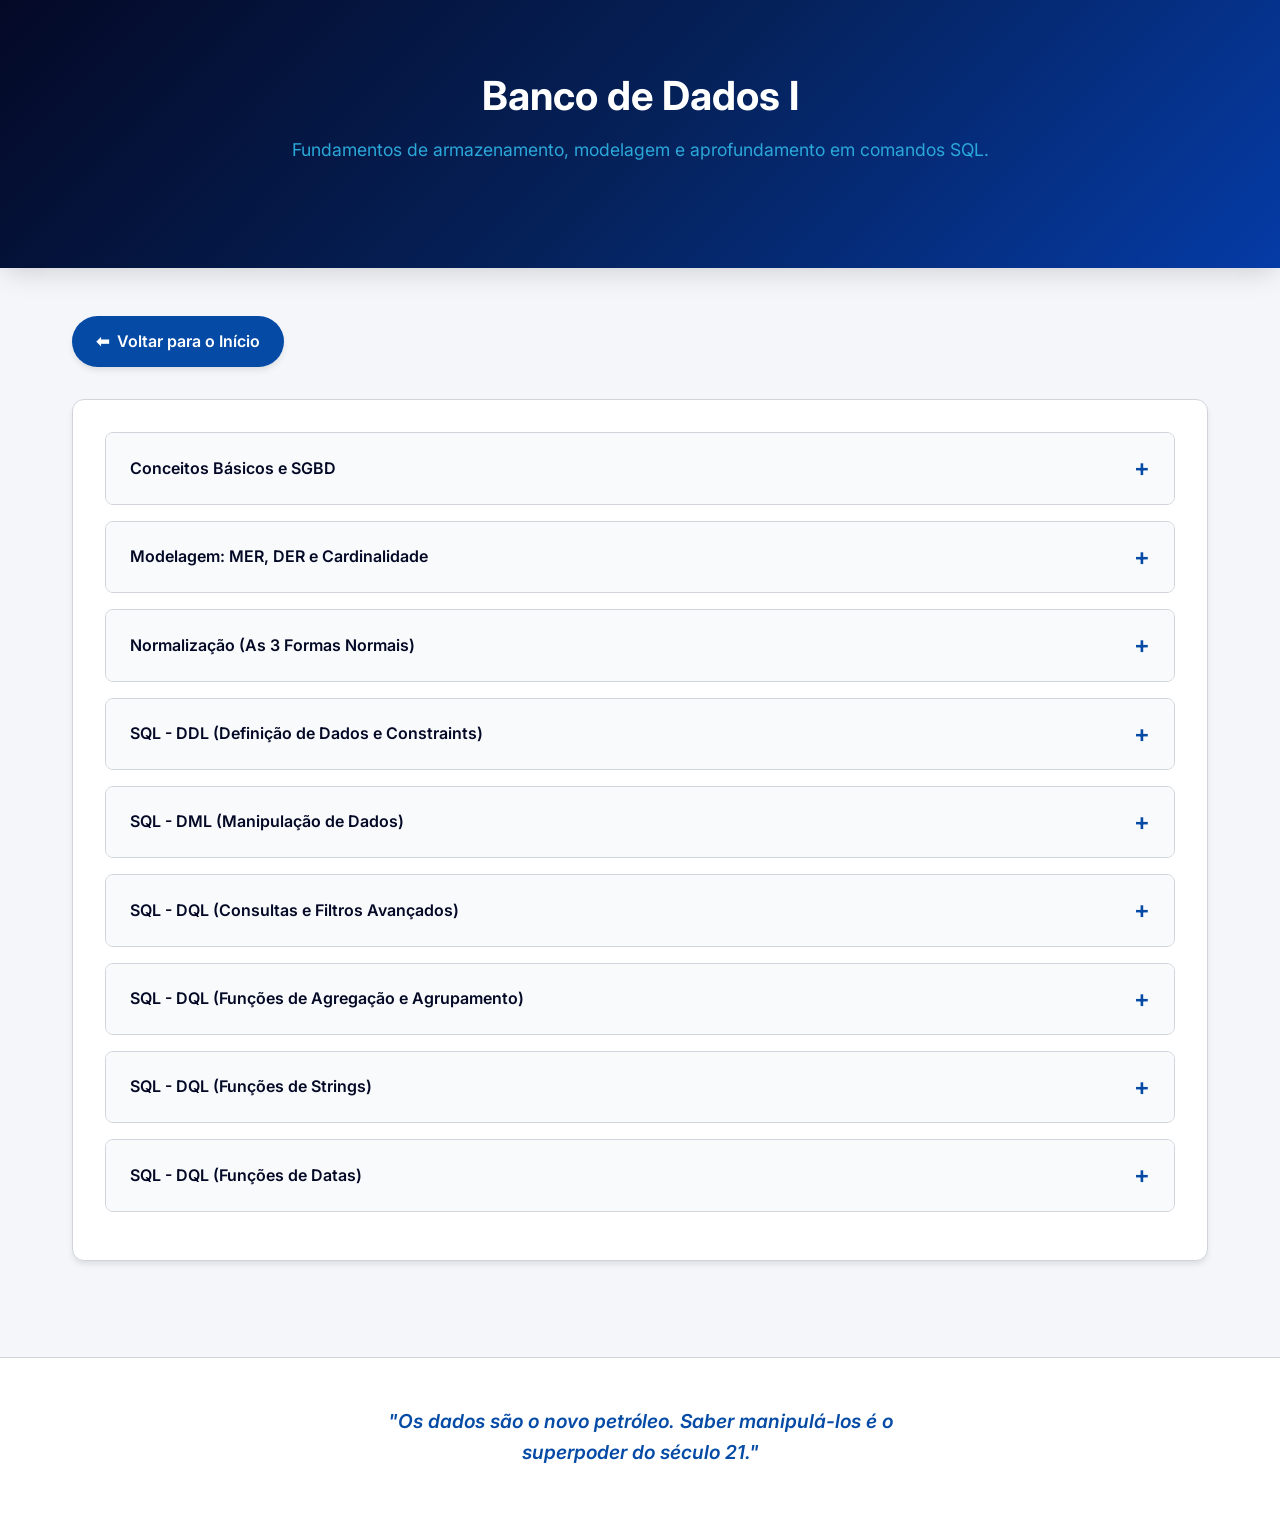
==== portifolio2/banco-de-dados.html @ dece4fda "atualização e criação de um novo portifolio. objetivo é organizar o código, porque estava grande, en" ====
<!doctype html>
<html lang="pt-BR">
  <head>
    <meta charset="UTF-8" />
    <meta name="viewport" content="width=device-width, initial-scale=1.0" />
    <title>Banco de Dados I - Meus Estudos</title>
    <link rel="stylesheet" href="style.css" />
  </head>
  <body>
    <header>
      <h1>Banco de Dados I</h1>
      <p>
        Fundamentos de armazenamento, modelagem e aprofundamento em comandos
        SQL.
      </p>
    </header>

    <main>
      <a href="index.html" class="btn-voltar"
        ><span>⬅</span> Voltar para o Início</a
      >

      <div
        class="cartao-materia"
        style="
          cursor: default;
          transform: none;
          box-shadow: var(--sombra-leve);
          border-color: var(--cor-borda);
        "
      >
        <details>
          <summary>Conceitos Básicos e SGBD</summary>
          <div class="conteudo-unidade">
            <p>
              <strong>Dados vs Informação:</strong> Dado é um fato bruto (ex:
              "25"). Informação é o dado com significado (ex: "Idade: 25").
              Conhecimento é a aplicação da informação.
            </p>
            <p>
              <strong>SGBD:</strong> Sistema Gerenciador de Banco de Dados. É o
              software que gerencia os dados (ex: MySQL, PostgreSQL, Oracle).
            </p>
          </div>
        </details>

        <details>
          <summary>Modelagem: MER, DER e Cardinalidade</summary>
          <div class="conteudo-unidade">
            <p>
              <strong>MER (Modelo Entidade Relacionamento):</strong> É a ideia
              teórica de como as coisas se conectam.
            </p>
            <p>
              <strong>DER (Diagrama):</strong> É o desenho visual dessa ideia
              (caixinhas e linhas).
            </p>
            <p>
              <strong>Cardinalidade:</strong> Define como as tabelas se
              relacionam:
            </p>
            <ul>
              <li>
                <strong>1:1</strong> (Um para Um) - Ex: Uma pessoa tem um CPF.
              </li>
              <li>
                <strong>1:N</strong> (Um para Muitos) - Ex: Um cliente faz
                vários pedidos.
              </li>
              <li>
                <strong>N:M</strong> (Muitos para Muitos) - Ex: Vários alunos
                cursam várias disciplinas.
              </li>
            </ul>
          </div>
        </details>

        <details>
          <summary>Normalização (As 3 Formas Normais)</summary>
          <div class="conteudo-unidade">
            <p>
              <strong>Conceito:</strong> Regras para evitar repetição de dados e
              inconsistências.
            </p>
            <ul>
              <li>
                <strong>1FN:</strong> Os dados devem ser atômicos (não pode ter
                múltiplos valores na mesma célula).
              </li>
              <li>
                <strong>2FN:</strong> Estar na 1FN e todos os atributos devem
                depender de TODA a chave primária.
              </li>
              <li>
                <strong>3FN:</strong> Estar na 2FN e nenhum atributo pode
                depender de outro atributo que não seja a chave primária.
              </li>
            </ul>
          </div>
        </details>

        <details>
          <summary>SQL - DDL (Definição de Dados e Constraints)</summary>
          <div class="conteudo-unidade">
            <p>
              <strong>Conceito:</strong> Comandos para criar e alterar a
              ESTRUTURA do banco (Tabelas, Colunas, Índices e Restrições).
            </p>
            <p><strong>Constraints (Restrições):</strong></p>
            <ul>
              <li>
                <strong>PRIMARY KEY (PK):</strong> Chave primária, identificador
                único.
              </li>
              <li>
                <strong>FOREIGN KEY (FK):</strong> Chave estrangeira, garante
                integridade referencial.
              </li>
              <li>
                <strong>UNIQUE:</strong> Garante que o valor não se repita na
                coluna.
              </li>
              <li>
                <strong>AUTO_INCREMENT:</strong> Gera números sequenciais
                automaticamente.
              </li>
            </ul>
            <p><strong>Exemplos (CREATE, ALTER, DROP, INDEX):</strong></p>
            <pre><code>-- Criar Banco e Usar
CREATE DATABASE locadora;
USE locadora;

-- Criar tabela com Constraints
CREATE TABLE cliente (
    clie_codigo INT AUTO_INCREMENT,
    clie_nome VARCHAR(100) NOT NULL,
    clie_cpf VARCHAR(14) UNIQUE,
    CONSTRAINT pk_cliente PRIMARY KEY (clie_codigo)
);

-- Alterar tabela (Adicionar, Modificar, Excluir colunas)
ALTER TABLE cliente ADD clie_celular VARCHAR(15);
ALTER TABLE cliente MODIFY clie_celular VARCHAR(20);
ALTER TABLE cliente DROP clie_celular;

-- Adicionar Chave Estrangeira via ALTER
ALTER TABLE titulo ADD CONSTRAINT fk_titulo_categoria 
FOREIGN KEY (cate_codigo) REFERENCES categoria(cate_codigo);

-- Criar Índice para buscas mais rápidas
CREATE INDEX ix_cliente_nome ON cliente (clie_nome);</code></pre>
            <br />
            <p><strong>Tipo de Dados em SQL:</strong></p>
            <table class="tabela-dados">
              <tr>
                <th>Para dados do tipo</th>
                <th>Tipo definido</th>
                <th>Tamanho</th>
              </tr>
              <tr>
                <td>Caracteres</td>
                <td>Char(n), Varchar(n)</td>
                <td>Armazena até n bytes</td>
              </tr>
              <tr>
                <td>Numérico Exato</td>
                <td>Decimal(p,e) ou Numeric(p,e)</td>
                <td>Depende</td>
              </tr>
              <tr>
                <td>Número Aproximado</td>
                <td>Float, Real</td>
                <td>8 bytes e 4 bytes</td>
              </tr>
              <tr>
                <td>Número Inteiro</td>
                <td>Int, Smallint, Tinyint</td>
                <td>4 bytes, 2 bytes e 1 byte</td>
              </tr>
              <tr>
                <td>Data e Hora</td>
                <td>Date, Time, Smalldatetime, Timestamp</td>
                <td>8 bytes, 4 bytes</td>
              </tr>
              <tr>
                <td>Texto e Imagens</td>
                <td>Text, Image, Ntext</td>
                <td>Variável</td>
              </tr>
              <tr>
                <td>Monetário</td>
                <td>Money, Smallmoney</td>
                <td>8 bytes, 4 bytes</td>
              </tr>
            </table>
          </div>
        </details>

        <details>
          <summary>SQL - DML (Manipulação de Dados)</summary>
          <div class="conteudo-unidade">
            <p>
              <strong>Conceito:</strong> Comandos para inserir, atualizar e
              excluir DADOS nas tabelas.
            </p>
            <p><strong>Exemplos (INSERT, UPDATE, DELETE):</strong></p>
            <pre><code>-- Inserir um dado (informando colunas)
INSERT INTO filme (film_titulo, film_ano) VALUES ('THE BATMAN', 2022);

-- Inserir múltiplos dados de uma vez
INSERT INTO exibicao (cine_codigo, film_codigo) VALUES 
(1, 1), (1, 2), (2, 3);

-- Atualizar dados (Sempre use WHERE!)
UPDATE cinema 
SET cine_cidade = 'Manaus', cine_uf = 'AM' 
WHERE cine_codigo = 1;

-- Excluir dados (Sempre use WHERE!)
DELETE FROM locacao 
WHERE film_codigo = 21;</code></pre>
          </div>
        </details>

        <details>
          <summary>SQL - DQL (Consultas e Filtros Avançados)</summary>
          <div class="conteudo-unidade">
            <p>
              <strong>Conceito:</strong> O comando <code>SELECT</code> recupera
              dados. Podemos usar operadores lógicos (AND, OR, NOT) e
              relacionais (=, >, <, !=).
            </p>
            <p><strong>Filtros Especiais:</strong></p>
            <ul>
              <li>
                <strong>IN / NOT IN:</strong> Busca valores dentro de uma lista
                específica.
              </li>
              <li>
                <strong>BETWEEN:</strong> Busca valores dentro de um intervalo.
              </li>
              <li>
                <strong>LIKE:</strong> Busca partes de uma string (<code
                  >%</code
                >
                para vários caracteres, <code>_</code> para um caractere).
              </li>
              <li>
                <strong>IS NULL / IS NOT NULL:</strong> Testa a ausência de
                valor.
              </li>
              <li><strong>DISTINCT:</strong> Remove resultados repetidos.</li>
              <li>
                <strong>LIMIT / OFFSET:</strong> Limita a quantidade de linhas e
                diz de onde começar a ler.
              </li>
              <li>
                <strong>ORDER BY:</strong> Ordena o resultado (ASC para
                crescente, DESC para decrescente).
              </li>
            </ul>
            <p><strong>Exemplos:</strong></p>
            <pre><code>-- Uso do IN e DISTINCT
SELECT DISTINCT elei_zona FROM eleitor 
WHERE elei_nome IN ('PEDRO', 'MARIA');

-- Uso do LIKE (Nomes que começam com M)
SELECT func_nome FROM funcionario 
WHERE func_nome LIKE 'M%';

-- Uso do BETWEEN e IS NOT NULL
SELECT * FROM cliente 
WHERE clie_dt_cadastro BETWEEN '2022-01-01' AND '2022-12-31'
AND clie_foto IS NOT NULL;

-- Paginação com LIMIT e OFFSET (Pega 5 registros pulando os 3 primeiros)
SELECT * FROM candidato 
ORDER BY cand_numero DESC 
LIMIT 5 OFFSET 3;</code></pre>
          </div>
        </details>

        <details>
          <summary>SQL - DQL (Funções de Agregação e Agrupamento)</summary>
          <div class="conteudo-unidade">
            <p>
              <strong>Conceito:</strong> Funções que realizam cálculos em um
              conjunto de resultados. O <code>GROUP BY</code> agrupa esses
              resultados, e o <code>HAVING</code> filtra esses grupos.
            </p>
            <ul>
              <li><strong>COUNT:</strong> Conta o número de linhas.</li>
              <li><strong>SUM:</strong> Soma os valores numéricos.</li>
              <li>
                <strong>MAX / MIN:</strong> Retorna o maior / menor valor.
              </li>
              <li><strong>AVG:</strong> Calcula a média aritmética.</li>
            </ul>
            <p><strong>Exemplos:</strong></p>
            <pre><code>-- Funções matemáticas básicas
SELECT 
    COUNT(*) AS "Qtd Candidatos",
    MAX(cand_numero) AS "Maior Número",
    AVG(cand_numero) AS "Média"
FROM candidato;

-- Agrupando dados (GROUP BY) e filtrando o grupo (HAVING)
SELECT part_numero, COUNT(*) AS "Qtd de Candidatos" 
FROM candidato 
GROUP BY part_numero 
HAVING COUNT(*) > 5 
ORDER BY part_numero;</code></pre>
          </div>
        </details>

        <details>
          <summary>SQL - DQL (Funções de Strings)</summary>
          <div class="conteudo-unidade">
            <p>
              <strong>Conceito:</strong> Funções nativas para manipular textos
              (caracteres) direto no banco de dados.
            </p>
            <p><strong>Principais Funções:</strong></p>
            <pre><code>-- CONCAT: Junta textos
SELECT CONCAT('Nome: ', elei_nome, ' - Zona: ', elei_zona) FROM eleitor;

-- CHAR_LENGTH: Conta a quantidade de caracteres
SELECT CHAR_LENGTH('Rondônia');

-- UPPER / LOWER: Maiúsculas e Minúsculas
SELECT UPPER('instituto'), LOWER('FEDERAL');

-- TRIM / LTRIM / RTRIM: Remove espaços em branco
SELECT TRIM('   IFRO   ');

-- REPLACE: Substitui uma palavra por outra
SELECT REPLACE('GUAJARÁ-MIRIM', 'MIRIM', 'MIRIM/RO');

-- SUBSTR: Extrai um pedaço do texto (A partir da pos 11, pega 5 letras)
SELECT SUBSTR('INSTITUTO FEDERAL', 11, 5);</code></pre>
          </div>
        </details>

        <details>
          <summary>SQL - DQL (Funções de Datas)</summary>
          <div class="conteudo-unidade">
            <p>
              <strong>Conceito:</strong> Funções para manipular, formatar e
              fazer cálculos com datas e horas.
            </p>
            <p><strong>Principais Funções:</strong></p>
            <pre><code>-- CURDATE() e NOW(): Data atual / Data e Hora atual
SELECT CURDATE(), NOW();

-- Extrair partes da data
SELECT DAY(CURDATE()), MONTH(CURDATE()), YEAR(CURDATE());

-- DATE_ADD / DATE_SUB: Somar ou subtrair dias/meses/anos
SELECT DATE_ADD('2022-01-01', INTERVAL 150 DAY);
SELECT DATE_SUB(CURDATE(), INTERVAL 2 MONTH);

-- DATEDIFF: Diferença de dias entre duas datas
SELECT DATEDIFF('2022-03-14', '2022-01-14');

-- DATE_FORMAT: Formatar a data para o padrão brasileiro
SELECT DATE_FORMAT(CURDATE(), '%d/%m/%Y') AS "Data Formatada";
SELECT DATE_FORMAT(NOW(), '%d/%m/%Y %H:%i:%s');</code></pre>
          </div>
        </details>
      </div>
    </main>

    <footer>
      <p class="frase-motivacional">
        "Os dados são o novo petróleo. Saber manipulá-los é o superpoder do
        século 21."
      </p>
    </footer>
  </body>
</html>
---- portifolio2/style.css ----
@import url("https://fonts.googleapis.com/css2?family=Inter:wght@300;400;600;700&display=swap");

:root {
  --cor-1: #040926;
  --cor-2: #053ba6;
  --cor-3: #052159;
  --cor-4: #054ba6;
  --cor-5: #2ba8d9;

  --bg-fundo: #f4f6f9;
  --bg-cartao: #ffffff;
  --texto-principal: var(--cor-1);
  --texto-secundario: var(--cor-3);
  --cor-borda: #d1d5db;
  --cor-insta: #e1306c;
  --sombra-leve: 0 4px 6px -1px rgba(0, 0, 0, 0.1);
  --sombra-forte: 0 10px 25px -5px rgba(0, 0, 0, 0.15);
  --raio-borda: 12px;
}

* {
  margin: 0;
  padding: 0;
  box-sizing: border-box;
  font-family: "Inter", sans-serif;
}

body {
  background-color: var(--bg-fundo);
  color: var(--texto-principal);
  line-height: 1.6;
  display: flex;
  flex-direction: column;
  min-height: 100vh;
}

header {
  background: linear-gradient(
    135deg,
    var(--cor-1) 0%,
    var(--cor-3) 50%,
    var(--cor-2) 100%
  );
  color: #ffffff;
  padding: 4rem 2rem;
  text-align: center;
  box-shadow: var(--sombra-forte);
}

header h1 {
  font-size: 2.5rem;
  font-weight: 700;
  margin-bottom: 0.5rem;
}

header p {
  color: var(--cor-5);
  font-size: 1.1rem;
  margin-bottom: 2.5rem;
}

#barraPesquisa {
  width: 100%;
  max-width: 600px;
  padding: 1rem 1.5rem;
  border: 2px solid transparent;
  border-radius: 50px;
  font-size: 1.1rem;
  box-shadow: var(--sombra-leve);
  transition: all 0.3s ease;
}

#barraPesquisa:focus {
  outline: none;
  border-color: var(--cor-5);
  box-shadow: 0 0 0 4px rgba(43, 168, 217, 0.3);
}

.btn-voltar {
  display: inline-flex;
  align-items: center;
  gap: 0.5rem;
  background-color: var(--cor-4);
  color: #ffffff;
  text-decoration: none;
  padding: 0.8rem 1.5rem;
  border-radius: 50px;
  font-weight: 600;
  margin-bottom: 2rem;
  transition: all 0.3s ease;
  box-shadow: var(--sombra-leve);
}

.btn-voltar:hover {
  background-color: var(--cor-2);
  transform: translateX(-5px);
}

main {
  padding: 3rem 2rem;
  max-width: 1200px;
  margin: 0 auto;
  flex: 1;
  width: 100%;
}

.grid-materias {
  display: grid;
  grid-template-columns: repeat(auto-fill, minmax(320px, 1fr));
  gap: 2rem;
}

.link-cartao {
  text-decoration: none;
  color: inherit;
  display: block;
}

.cartao-materia {
  background-color: var(--bg-cartao);
  padding: 2rem;
  border-radius: var(--raio-borda);
  border: 1px solid var(--cor-borda);
  box-shadow: var(--sombra-leve);
  transition:
    transform 0.3s ease,
    box-shadow 0.3s ease,
    border-color 0.3s ease;
  height: 100%;
  display: flex;
  flex-direction: column;
}

.link-cartao:hover .cartao-materia {
  transform: translateY(-8px);
  box-shadow: var(--sombra-forte);
  border-color: var(--cor-5);
}

.cartao-materia h2 {
  color: var(--cor-2);
  font-size: 1.5rem;
  margin-bottom: 1rem;
  padding-bottom: 0.8rem;
  border-bottom: 2px solid var(--bg-fundo);
}

.cartao-materia > p {
  color: var(--texto-secundario);
  font-size: 1rem;
}

.btn-acessar {
  margin-top: auto;
  padding-top: 1.5rem;
  color: var(--cor-4);
  font-weight: 700;
  text-align: right;
}

details {
  background-color: #ffffff;
  border: 1px solid var(--cor-borda);
  border-radius: 8px;
  margin-bottom: 1rem;
  overflow: hidden;
}

summary {
  padding: 1rem 1.5rem;
  font-weight: 600;
  cursor: pointer;
  color: var(--cor-1);
  list-style: none;
  display: flex;
  justify-content: space-between;
  align-items: center;
  background-color: #f8fafc;
}

summary::-webkit-details-marker {
  display: none;
}

summary::after {
  content: "+";
  font-size: 1.5rem;
  color: var(--cor-4);
}

details[open] summary::after {
  content: "−";
}

details[open] summary {
  border-bottom: 1px solid var(--cor-borda);
  color: var(--cor-2);
}

.conteudo-unidade {
  padding: 1.5rem;
  color: var(--texto-secundario);
}

pre {
  background-color: var(--cor-1);
  color: #e2e8f0;
  padding: 1.2rem;
  border-radius: 8px;
  overflow-x: auto;
  margin-top: 1rem;
  border-left: 4px solid var(--cor-5);
}

footer {
  text-align: center;
  padding: 3rem 2rem;
  background-color: #ffffff;
  border-top: 1px solid var(--cor-borda);
  margin-top: 3rem;
}

.rodape-autores {
  display: flex;
  flex-wrap: wrap;
  justify-content: center;
  gap: 2rem;
  margin-top: 1.5rem;
}

.link-insta {
  display: flex;
  align-items: center;
  gap: 0.5rem;
  color: var(--texto-secundario);
  text-decoration: none;
  font-weight: 600;
  padding: 0.5rem 1rem;
  border-radius: 50px;
  background-color: var(--bg-fundo);
  transition: all 0.3s ease;
}

.link-insta:hover {
  color: var(--cor-insta);
  background-color: #fff0f5;
  transform: translateY(-3px);
}

.frase-motivacional {
  font-size: 1.2rem;
  font-style: italic;
  color: var(--cor-4);
  font-weight: 600;
  max-width: 600px;
  margin: 0 auto;
}

.tabela-dados {
  border-collapse: collapse;
  margin-top: 1rem;
  width: 100%;
}
.tabela-dados th,
.tabela-dados td {
  border: 1px solid var(--cor-borda);
  padding: 0.75rem;
  text-align: left;
}

ul {
  list-style: disc inside;
  margin-top: 1rem;
  color: var(--texto-secundario);
}
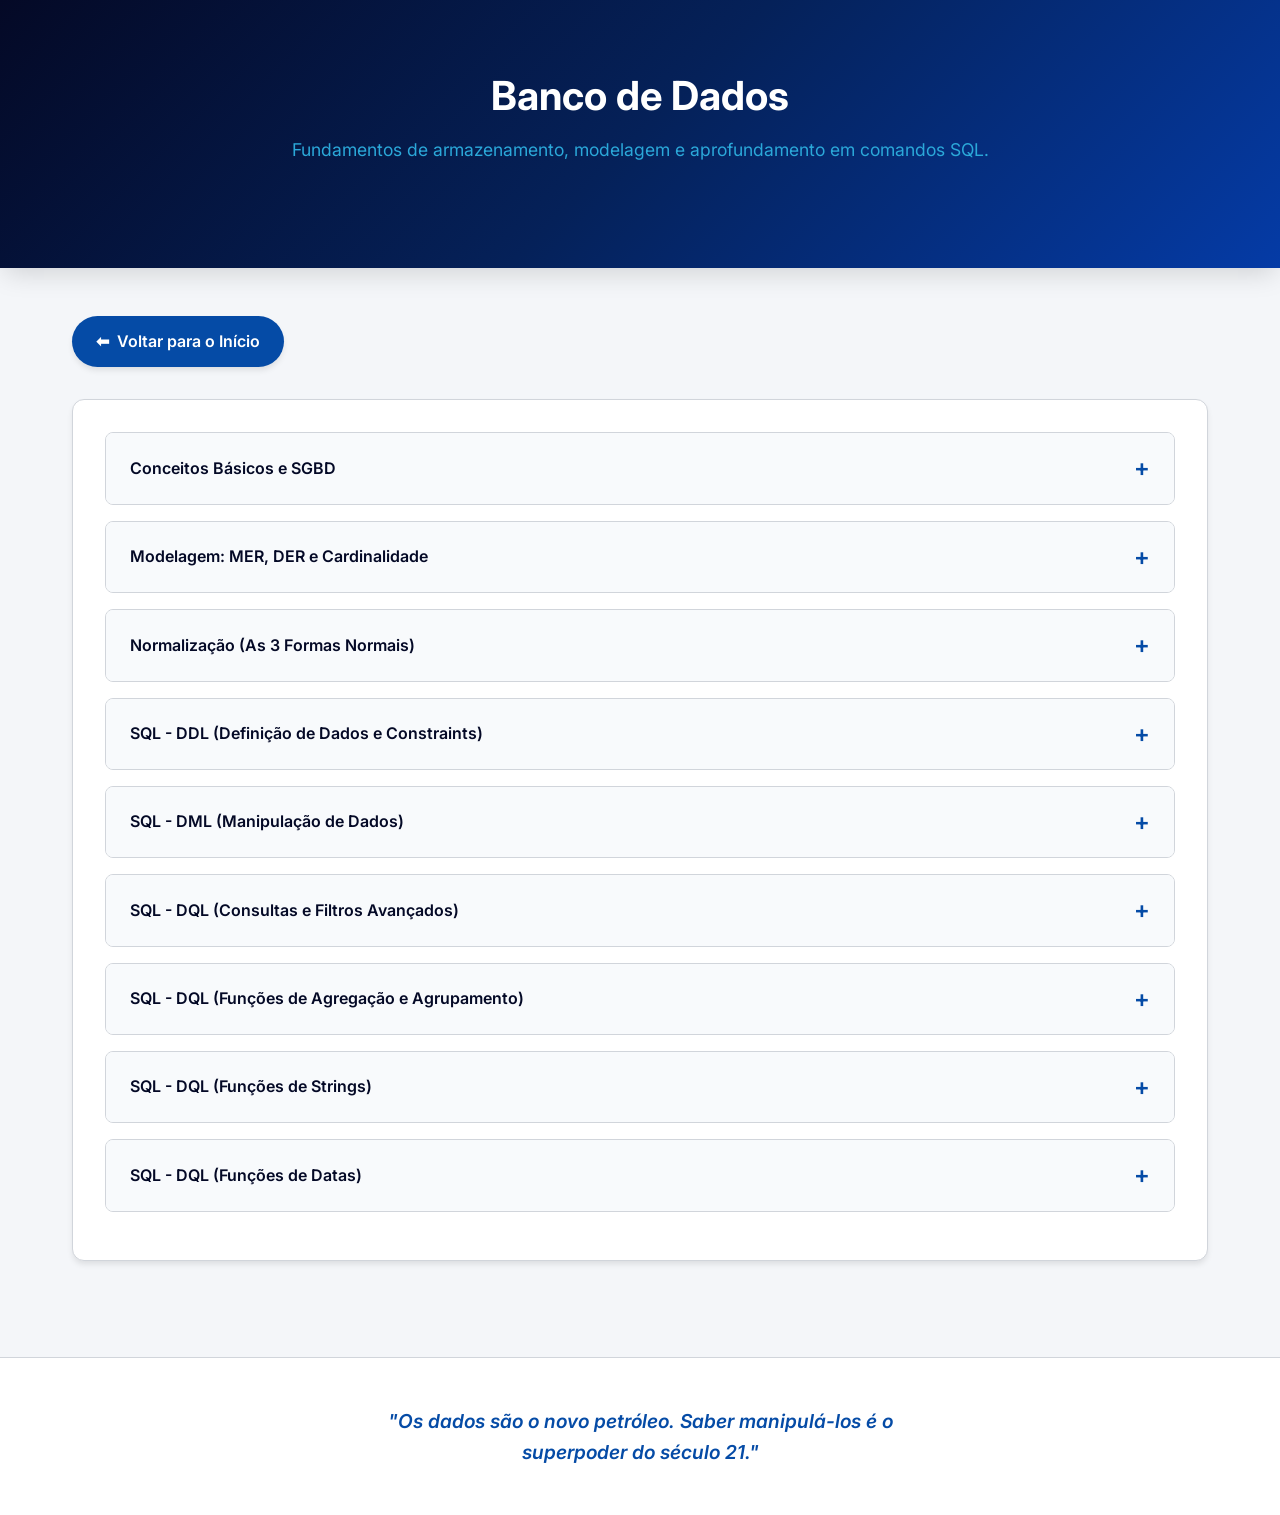
==== commit 2e116a8d: "Remove 'I' suffix from course titles Standardize course headings by removing the trailing ' I' from " ====
--- a/portifolio2/banco-de-dados.html
+++ b/portifolio2/banco-de-dados.html
@@ -8,7 +8,7 @@
   </head>
   <body>
     <header>
-      <h1>Banco de Dados I</h1>
+      <h1>Banco de Dados</h1>
       <p>
         Fundamentos de armazenamento, modelagem e aprofundamento em comandos
         SQL.
